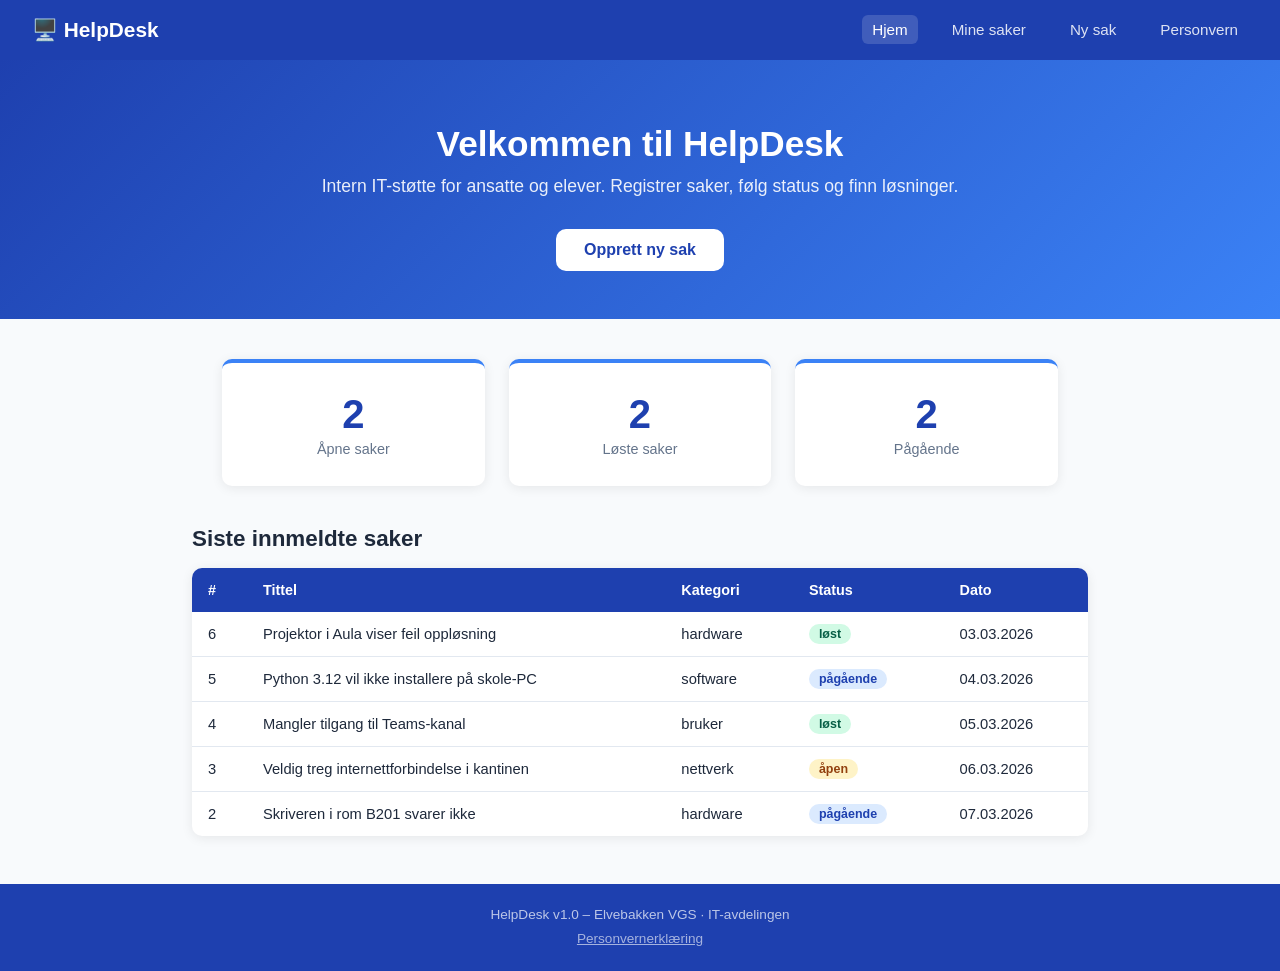
==== index.html @ 2e013bc4 "feat: samtykke validering la til en samtykke valideringsknapp samt som jeg sørget for at den funket" ====
<!DOCTYPE html>
<!--
  index.html — Forsiden til HelpDesk

  DOCTYPE-deklarasjonen øverst forteller nettleseren at dette er HTML5.
  lang="no" er viktig for skjermlesere og søkemotorer – forteller at
  innholdet er på norsk.
-->
<html lang="no">
<head>
  <!--
    <head> inneholder metadata – informasjon OM siden, ikke synlig innhold.
  -->

  <!-- Tegnsett: UTF-8 støtter norske tegn (æ, ø, å) og emojier -->
  <meta charset="UTF-8" />

  <!-- Viewport: gjør siden responsiv på mobil.
       width=device-width = bruk skjermens faktiske bredde
       initial-scale=1.0  = ikke zoom inn automatisk -->
  <meta name="viewport" content="width=device-width, initial-scale=1.0" />

  <!-- Tittelen som vises i nettleser-fanen -->
  <title>HelpDesk – IT Kundestøtte</title>

  <!-- Kobler til CSS-filen. rel="stylesheet" sier hva slags fil det er. -->
  <link rel="stylesheet" href="style.css" />
</head>
<body>
  <!--
    <body> inneholder alt som er synlig på siden.
    Vi har fire hoveddeler:
      1. <nav>     – navigasjonsmenyen
      2. <header>  – hero-seksjonen øverst
      3. <section> – statistikk-kort og sakstabell
      4. <footer>  – bunnteksten
  -->

  <!-- ════════════════════════════════════════
       NAVIGASJON
       Samme navbar på alle fire sider.
       class="active" settes på den siden vi er på nå.
  ════════════════════════════════════════ -->
  <nav class="navbar">
    <div class="nav-brand">🖥️ HelpDesk</div>
    <ul class="nav-links">
      <li><a href="index.html" class="active">Hjem</a></li>
      <li><a href="saker.html">Mine saker</a></li>
      <li><a href="ny-sak.html">Ny sak</a></li>
      <li><a href="personvern.html">Personvern</a></li>
    </ul>
  </nav>

  <!-- ════════════════════════════════════════
       HERO-SEKSJON
       Den store blå velkomstbanneren øverst.
  ════════════════════════════════════════ -->
  <header class="hero">
    <h1>Velkommen til HelpDesk</h1>
    <p>Intern IT-støtte for ansatte og elever. Registrer saker, følg status og finn løsninger.</p>
    <!-- Denne <a>-taggen ser ut som en knapp via CSS-klassen btn-primary -->
    <a href="ny-sak.html" class="btn-primary">Opprett ny sak</a>
  </header>

  <!-- ════════════════════════════════════════
       STATISTIKK-KORT
       Viser antall saker per status.
       
       id-attributtene brukes av script.js til å finne disse
       elementene og oppdatere tallene dynamisk.
       Starter med «–» som placeholder til JavaScript kjører.
  ════════════════════════════════════════ -->
  <section class="stats-grid">
    <div class="stat-card">
      <span class="stat-number" id="åpne-saker">–</span>
      <span class="stat-label">Åpne saker</span>
    </div>
    <div class="stat-card">
      <span class="stat-number" id="løste-saker">–</span>
      <span class="stat-label">Løste saker</span>
    </div>
    <div class="stat-card">
      <span class="stat-number" id="pågående-saker">–</span>
      <span class="stat-label">Pågående</span>
    </div>
  </section>

  <!-- ════════════════════════════════════════
       SAKSTABELL
       Viser de 5 nyeste sakene.
       
       <thead> = tabellhode (kolonneetiketter)
       <tbody> = tabellkropp (radene med data)
       
       tbody er tom her – script.js fyller den inn
       når siden laster.
  ════════════════════════════════════════ -->
  <section class="recent-section">
    <h2>Siste innmeldte saker</h2>
    <table class="sak-tabell">
      <thead>
        <tr>
          <th>#</th>
          <th>Tittel</th>
          <th>Kategori</th>
          <th>Status</th>
          <th>Dato</th>
        </tr>
      </thead>
      <tbody id="sak-liste">
        <!-- Fylles inn av script.js -->
      </tbody>
    </table>
  </section>

  <!-- ════════════════════════════════════════
       FOOTER
  ════════════════════════════════════════ -->
  <footer>
    <p>HelpDesk v1.0 – Elvebakken VGS · IT-avdelingen</p>
    <p>
      <a href="personvern.html" style="color: rgba(255,255,255,0.6);">
        Personvernerklæring
      </a>
    </p>
  </footer>

  <!-- ════════════════════════════════════════
       JAVASCRIPT
       
       Script-tagene kommer NEDERST i <body>.
       Årsaken: nettleseren leser HTML fra topp til bunn.
       Hvis vi la script øverst, ville JavaScript prøve å
       finne HTML-elementer som ikke er lastet ennå.
       
       data.js lastes FØR script.js fordi script.js
       bruker SAKER-variabelen som er definert i data.js.
  ════════════════════════════════════════ -->
  <script src="data.js"></script>
  <script src="script.js"></script>
</body>
</html>
---- style.css ----
/* ============================================================
   style.css — All CSS-styling for HelpDesk

   CSS (Cascading Style Sheets) bestemmer hvordan HTML-elementer
   ser ut. «Cascading» betyr at regler arves nedover og kan
   overskrives av mer spesifikke regler.

   Denne filen er organisert i seksjoner:
     1. CSS-variabler (farger, størrelser)
     2. Grunnstil (body, reset)
     3. Navigasjon
     4. Hero-seksjon (stor toppseksjon på forsiden)
     5. Knapper
     6. Statistikk-kort
     7. Sakstabell
     8. Status-merker (fargerike labels)
     9. Skjema
    10. Sakskort (på saker.html)
    11. Personvern-side
    12. Footer
============================================================ */


/* ══════════════════════════════════════════════
   1. CSS-VARIABLER
   
   Variabler lar oss definere farger og verdier på ett sted
   og bruke dem overalt. Hvis vi vil bytte primærfarge fra
   blå til grønn, endrer vi bare én linje her.
   
   Variabler defineres i :root (gjelder hele dokumentet)
   og brukes med var(--variabelnavn).
══════════════════════════════════════════════ */

:root {
  --farge-primær:     #1e40af;   /* Mørk blå – brukes til navbar, knapper, overskrifter */
  --farge-aksentuert: #3b82f6;   /* Lysere blå – brukes til highlights og border-top */
  --farge-bakgrunn:   #f8fafc;   /* Lys grå – bakgrunn på hele siden */
  --farge-kort:       #ffffff;   /* Hvit – bakgrunn på kort og tabeller */
  --farge-tekst:      #1e293b;   /* Nesten svart – all brødtekst */
  --farge-subtekst:   #64748b;   /* Grå – sekundær tekst, datoer, metadata */
  --farge-grense:     #e2e8f0;   /* Lys grå – border rundt input-felt og tabellrader */
  --radius:           10px;      /* Avrunding på hjørner (border-radius) */
  --skygge: 0 2px 12px rgba(0, 0, 0, 0.08);  /* Subtil boks-skygge */
}


/* ══════════════════════════════════════════════
   2. GRUNNSTIL OG RESET
   
   Nettlesere har innebygde standardstiler som varierer mellom
   Chrome, Firefox og Safari. Vi nullstiller de viktigste
   for å få konsistent utseende overalt.
══════════════════════════════════════════════ */

/* Nullstill margin og padding på ALLE elementer.
   box-sizing: border-box gjør at padding og border
   regnes INNI bredden, ikke utenfor. */
* {
  margin: 0;
  padding: 0;
  box-sizing: border-box;
}

body {
  font-family: 'Segoe UI', Arial, sans-serif; /* Primærfont, med fallback */
  background: var(--farge-bakgrunn);
  color: var(--farge-tekst);
  min-height: 100vh;      /* Siden skal minst fylle hele skjermhøyden */
  display: flex;          /* Flexbox for å dytte footer ned til bunnen */
  flex-direction: column; /* Elementene stables vertikalt */
}


/* ══════════════════════════════════════════════
   3. NAVIGASJON
══════════════════════════════════════════════ */

.navbar {
  background: var(--farge-primær);
  display: flex;                    /* Flexbox: logo til venstre, lenker til høyre */
  align-items: center;              /* Vertikal sentrering */
  justify-content: space-between;   /* Maks avstand mellom logo og lenker */
  padding: 0 2rem;
  height: 60px;
  box-shadow: 0 2px 8px rgba(0, 0, 0, 0.15);
}

.nav-brand {
  color: white;
  font-size: 1.3rem;
  font-weight: 700;
}

.nav-links {
  list-style: none; /* Fjern kulepunkter fra <ul> */
  display: flex;
  gap: 1.5rem;      /* Mellomrom mellom hvert lenke-element */
}

.nav-links a {
  color: rgba(255, 255, 255, 0.85);
  text-decoration: none; /* Fjern understreking */
  font-size: 0.95rem;
  padding: 6px 10px;
  border-radius: 6px;
  transition: all 0.2s; /* Smooth overgang ved hover */
}

/* :hover = når musen er over elementet
   .active = klassen vi setter manuelt på den aktive siden */
.nav-links a:hover,
.nav-links a.active {
  color: white;
  background: rgba(255, 255, 255, 0.15);
}



/* ══════════════════════════════════════════════
   4. HERO-SEKSJON
   
   Den store blå toppseksjonen på forsiden.
   Bruker en gradient (fargeovergang) som bakgrunn.
══════════════════════════════════════════════ */

.hero {
  /* linear-gradient(retning, farge1, farge2) */
  background: linear-gradient(135deg, #1e40af, #3b82f6);
  color: white;
  text-align: center;
  padding: 4rem 2rem 3rem;
}

.hero h1 {
  font-size: 2.2rem;
  margin-bottom: 0.75rem;
}

.hero p {
  font-size: 1.1rem;
  opacity: 0.9;
  margin-bottom: 2rem;
}


/* ══════════════════════════════════════════════
   5. KNAPPER
══════════════════════════════════════════════ */

/* Primærknapp – hvit bakgrunn med blå tekst */
.btn-primary {
  background: white;
  color: var(--farge-primær);
  border: none;
  padding: 12px 28px;
  border-radius: var(--radius);
  font-size: 1rem;
  font-weight: 600;
  cursor: pointer;        /* Hånd-cursor ved hover */
  text-decoration: none;  /* Fungerer også som <a>-lenke */
  display: inline-block;  /* Nødvendig for padding på <a>-elementer */
  transition: transform 0.15s, box-shadow 0.15s;
}

.btn-primary:hover {
  transform: translateY(-2px);  /* Løft knappen litt opp */
  box-shadow: 0 4px 14px rgba(0, 0, 0, 0.2);
}

/* Sekundærknapp – gjennomsiktig med blå kant */
.btn-secondary {
  background: transparent;
  color: var(--farge-primær);
  border: 2px solid var(--farge-primær);
  padding: 10px 24px;
  border-radius: var(--radius);
  font-size: 1rem;
  cursor: pointer;
  text-decoration: none;
  display: inline-block;
  transition: all 0.2s;
}

.btn-secondary:hover {
  background: var(--farge-primær);
  color: white;
}


/* ══════════════════════════════════════════════
   6. STATISTIKK-KORT
   
   De tre kortene på forsiden som viser antall saker.
   Bruker CSS Grid for å plassere dem side om side.
══════════════════════════════════════════════ */

.stats-grid {
  display: grid;
  /* auto-fit: fyll så mange kolonner som får plass.
     minmax(180px, 1fr): minimum 180px bred, ellers del plassen likt. */
  grid-template-columns: repeat(auto-fit, minmax(180px, 1fr));
  gap: 1.5rem;
  padding: 2.5rem 2rem;
  max-width: 900px;
  margin: 0 auto; /* Sentrer horisontalt */
  width: 100%;
}

.stat-card {
  background: var(--farge-kort);
  border-radius: var(--radius);
  box-shadow: var(--skygge);
  padding: 1.8rem;
  text-align: center;
  border-top: 4px solid var(--farge-aksentuert); /* Blå strek på toppen */
}

.stat-number {
  display: block;       /* Tar opp hele linjen (block-element) */
  font-size: 2.5rem;
  font-weight: 800;
  color: var(--farge-primær);
}

.stat-label {
  display: block;
  font-size: 0.9rem;
  color: var(--farge-subtekst);
  margin-top: 4px;
}


/* ══════════════════════════════════════════════
   7. SAKSTABELL (på forsiden)
══════════════════════════════════════════════ */

.recent-section {
  max-width: 960px;
  margin: 0 auto 3rem;
  padding: 0 2rem;
  width: 100%;
}

.recent-section h2 {
  font-size: 1.4rem;
  margin-bottom: 1rem;
}

.sak-tabell {
  width: 100%;
  border-collapse: collapse; /* Fjern doble borders mellom celler */
  background: var(--farge-kort);
  border-radius: var(--radius);
  overflow: hidden;          /* Avrunding fungerer bare med overflow: hidden */
  box-shadow: var(--skygge);
}

.sak-tabell th {
  background: var(--farge-primær);
  color: white;
  padding: 14px 16px;
  text-align: left;
  font-size: 0.9rem;
}

.sak-tabell td {
  padding: 12px 16px;
  border-bottom: 1px solid var(--farge-grense);
  font-size: 0.92rem;
}

/* Siste rad skal ikke ha border på bunnen */
.sak-tabell tr:last-child td {
  border-bottom: none;
}

/* Lys bakgrunn når musen er over en rad */
.sak-tabell tr:hover td {
  background: #f1f5f9;
}


/* ══════════════════════════════════════════════
   8. STATUS-MERKER (badges)
   
   Fargerike pill-formede labels som viser status.
   border-radius: 999px gjør dem helt avrundet (pill-form).
══════════════════════════════════════════════ */

.status-badge {
  display: inline-block;
  padding: 3px 10px;
  border-radius: 999px;
  font-size: 0.78rem;
  font-weight: 600;
}

/* Gul for åpen */
.status-åpen     { background: #fef3c7; color: #92400e; }
/* Blå for pågående */
.status-pågående { background: #dbeafe; color: #1e40af; }
/* Grønn for løst */
.status-løst     { background: #d1fae5; color: #065f46; }


/* ══════════════════════════════════════════════
   9. SKJEMA (ny-sak.html)
══════════════════════════════════════════════ */

.form-container {
  max-width: 680px;
  margin: 3rem auto;
  padding: 0 2rem;
  width: 100%;
}

.form-container h2 {
  margin-bottom: 2rem;
  font-size: 1.6rem;
}

/* Wrapper rundt hvert input-felt med label */
.form-group {
  margin-bottom: 1.4rem;
}

.form-group label {
  display: block;      /* Label på egen linje */
  font-weight: 600;
  margin-bottom: 6px;
  font-size: 0.92rem;
}

/* Felles stil for alle input-typer */
.form-group input,
.form-group select,
.form-group textarea {
  width: 100%;
  padding: 10px 14px;
  border: 2px solid var(--farge-grense);
  border-radius: var(--radius);
  font-size: 0.95rem;
  font-family: inherit; /* Textarea bruker ellers monospace som standard */
  transition: border-color 0.2s;
  background: white;
}

/* Blå kant når feltet er i fokus */
.form-group input:focus,
.form-group select:focus,
.form-group textarea:focus {
  outline: none;  /* Fjern nettleserens standard fokus-ring */
  border-color: var(--farge-aksentuert);
}

/* Rød kant på felt med feil (legges til via JavaScript) */
.form-group input.feil {
  border-color: #ef4444;
}

/* Spesialstyling for checkbox-gruppen */
.checkbox-group {
  display: flex;
  flex-direction: column;
  gap: 6px;
}

.checkbox-group input[type="checkbox"] {
  width: auto;        /* Ikke full bredde som vanlig input */
  margin-right: 8px;
}

.checkbox-group label {
  display: inline;    /* Label ved siden av checkboxen */
  font-weight: normal;
}

.checkbox-group a {
  color: var(--farge-primær);
}

/* Rød feilmelding under et felt */
.feilmelding {
  color: #ef4444;
  font-size: 0.85rem;
  margin-top: 4px;
}

.form-actions {
  display: flex;
  gap: 1rem;
  margin-top: 2rem;
}

/* Grønn bekreftelsesboks etter vellykket innsending */
.bekreftelse {
  text-align: center;
  padding: 2.5rem;
  background: #d1fae5;
  border-radius: var(--radius);
  margin-top: 2rem;
}

.bekreftelse h3 {
  font-size: 1.4rem;
  color: #065f46;
  margin-bottom: 1rem;
}

.bekreftelse p {
  margin-bottom: 0.5rem;
}

/* Klasse for å skjule elementer. Fjernes med JavaScript. */
.hidden {
  display: none;
}


/* ══════════════════════════════════════════════
   10. SAKS-SIDE (saker.html)
══════════════════════════════════════════════ */

.page-container {
  max-width: 960px;
  margin: 3rem auto;
  padding: 0 2rem;
  width: 100%;
}

.filter-bar {
  display: flex;
  align-items: center;
  gap: 1rem;
  margin-bottom: 1rem;
  flex-wrap: wrap; /* Gå til ny linje på liten skjerm */
}

.filter-bar select {
  padding: 8px 12px;
  border: 2px solid var(--farge-grense);
  border-radius: var(--radius);
  font-size: 0.9rem;
  background: white;
}

.søk-seksjon {
  display: flex;
  gap: 0.75rem;
  margin-top: 2rem;
}

.søk-seksjon input {
  flex: 1; /* Tar all tilgjengelig bredde */
  padding: 10px 14px;
  border: 2px solid var(--farge-grense);
  border-radius: var(--radius);
  font-size: 0.95rem;
}

/* Hvert sak-kort på saker.html */
.sak-kort {
  background: var(--farge-kort);
  border-radius: var(--radius);
  padding: 1.2rem 1.5rem;
  margin-bottom: 1rem;
  box-shadow: var(--skygge);
  border-left: 5px solid var(--farge-aksentuert); /* Blå strek til venstre */
  display: flex;
  justify-content: space-between;
  align-items: flex-start;
}

.sak-kort-info h3 {
  font-size: 1rem;
  margin-bottom: 4px;
}

.sak-kort-meta {
  font-size: 0.82rem;
  color: var(--farge-subtekst);
}


/* ══════════════════════════════════════════════
   11. PERSONVERN-SIDE
══════════════════════════════════════════════ */

.personvern-container {
  max-width: 760px;
  margin: 3rem auto;
  padding: 0 2rem 4rem;
  width: 100%;
}

.personvern-container h1 {
  font-size: 1.8rem;
  margin-bottom: 0.5rem;
}

.sist-oppdatert {
  color: var(--farge-subtekst);
  margin-bottom: 2rem;
  font-size: 0.9rem;
}

.personvern-container h2 {
  font-size: 1.2rem;
  margin-top: 2rem;
  margin-bottom: 0.5rem;
  color: var(--farge-primær);
}

.personvern-container p,
.personvern-container li {
  line-height: 1.7; /* Luftig linjeavstand for god lesbarhet */
  margin-bottom: 0.5rem;
}

.personvern-container ul {
  padding-left: 1.5rem;
}


/* ══════════════════════════════════════════════
   12. FOOTER
   
   margin-top: auto dyttes footeren til bunnen av siden
   fordi body er display: flex og flex-direction: column.
   Alle elementer over tar sin naturlige plass, og auto
   fyller resten med margin.
══════════════════════════════════════════════ */

footer {
  margin-top: auto;
  background: var(--farge-primær);
  color: rgba(255, 255, 255, 0.7);
  text-align: center;
  padding: 1.2rem;
  font-size: 0.85rem;
  line-height: 1.8;
}
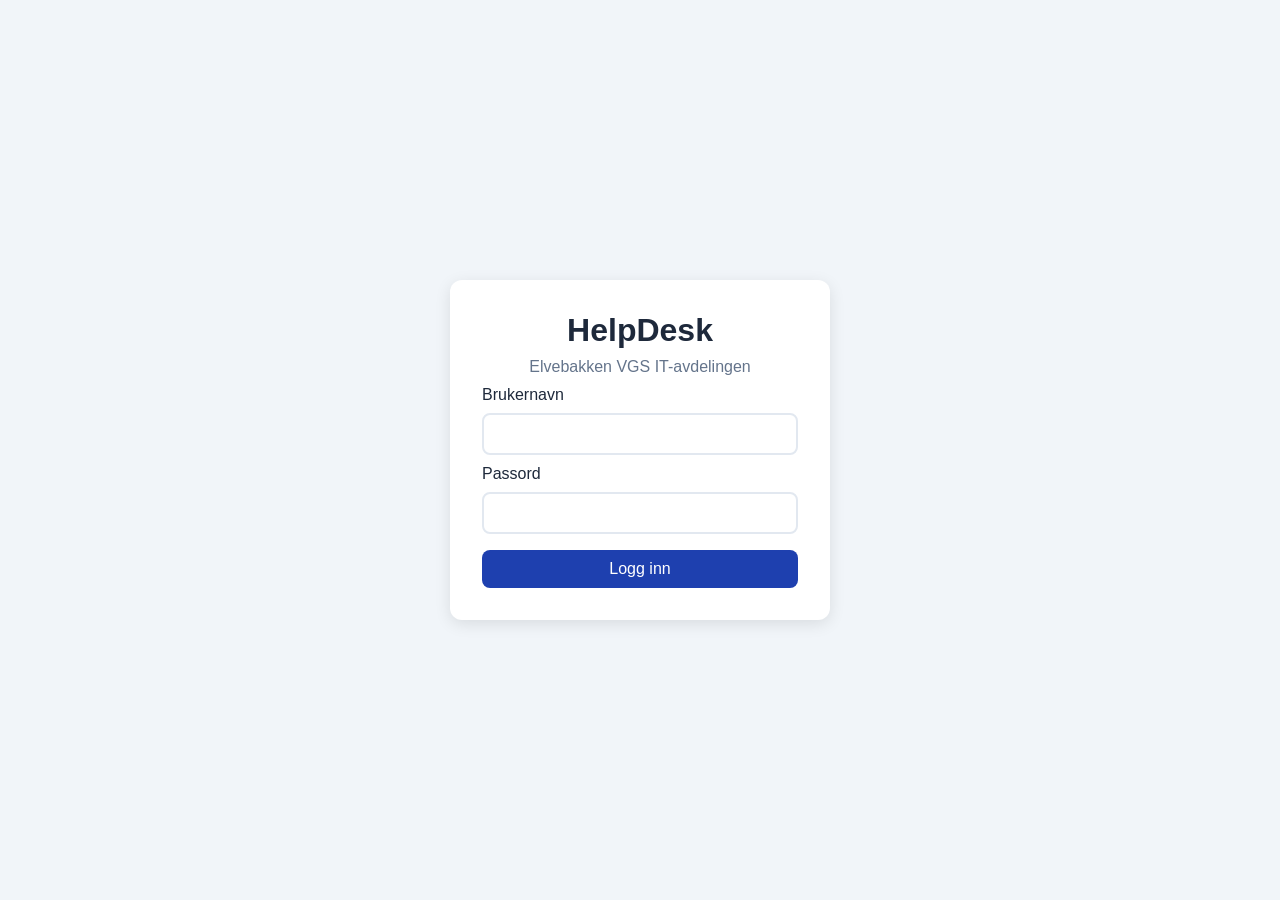
==== commit 44918090: "feat: ferdig med logginn system gjorde ferdig logginn systemet" ====
--- a/index.html
+++ b/index.html
@@ -48,6 +48,9 @@
       <li><a href="saker.html">Mine saker</a></li>
       <li><a href="ny-sak.html">Ny sak</a></li>
       <li><a href="personvern.html">Personvern</a></li>
+        <span id="innlogget-navn"></span>
+  <button id="logg-ut-btn" class="btn-logg-ut">Logg ut</button>
+</div>
     </ul>
   </nav>
 
--- a/style.css
+++ b/style.css
@@ -541,3 +541,76 @@
   font-size: 0.85rem;
   line-height: 1.8;
 }
+
+
+.login-side {
+  display: flex;
+  justify-content: center;
+  align-items: center;
+  min-height: 100vh;
+  background: #f1f5f9;
+}
+
+.login-boks {
+  background: white;
+  padding: 2rem;
+  border-radius: 12px;
+  width: 100%;
+  max-width: 380px;
+  box-shadow: 0 4px 16px rgba(0,0,0,0.1);
+  display: flex;
+  flex-direction: column;
+  gap: 0.6rem;
+}
+
+.login-boks h1 { text-align: center; margin-bottom: 0; }
+.login-boks p  { text-align: center; color: #64748b; margin: 0; }
+
+.login-boks input {
+  padding: 10px;
+  border: 2px solid #e2e8f0;
+  border-radius: 8px;
+  font-size: 1rem;
+}
+
+.login-boks button {
+  padding: 10px;
+  background: #1e40af;
+  color: white;
+  border: none;
+  border-radius: 8px;
+  font-size: 1rem;
+  cursor: pointer;
+  margin-top: 0.4rem;
+}
+
+.feil-melding {
+  background: #fee2e2;
+  color: #991b1b;
+  padding: 8px 12px;
+  border-radius: 8px;
+  font-size: 0.88rem;
+}
+
+.testbrukere {
+  font-size: 0.78rem;
+  margin-top: 0.5rem;
+}
+
+.nav-bruker {
+  display: flex;
+  align-items: center;
+  gap: 0.75rem;
+  color: rgba(255,255,255,0.85);
+  font-size: 0.88rem;
+}
+
+.btn-logg-ut {
+  background: rgba(255,255,255,0.15);
+  color: white;
+  border: 1px solid rgba(255,255,255,0.3);
+  padding: 5px 12px;
+  border-radius: 6px;
+  font-size: 0.85rem;
+  cursor: pointer;
+}
